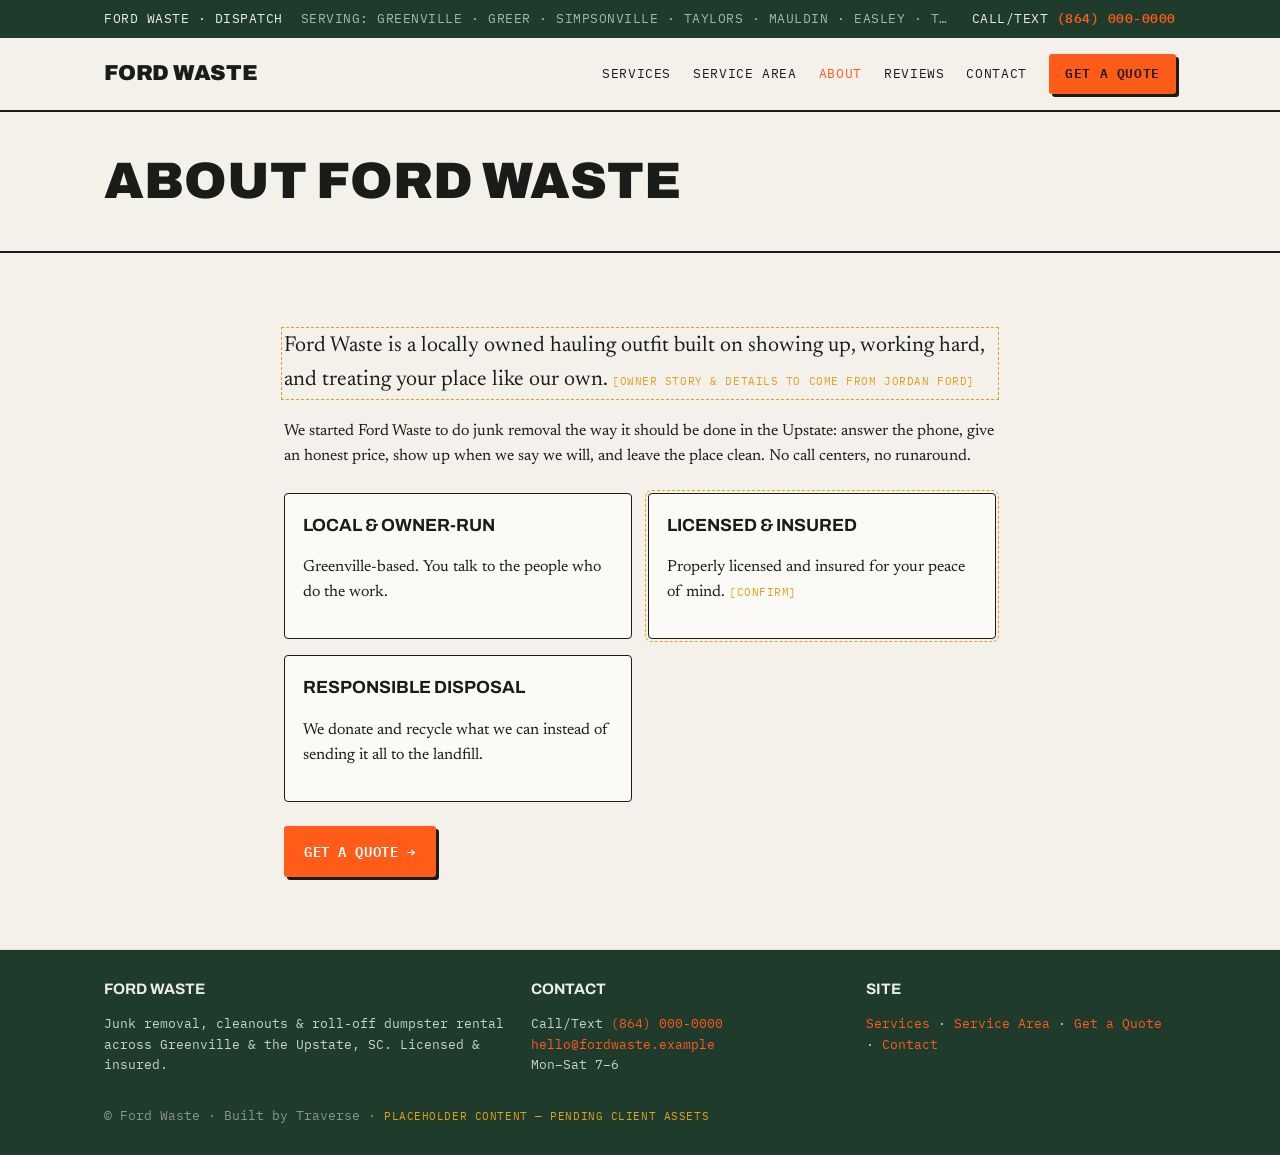
==== about.html @ 4d250082 "build(M2-M5): full Dispatch Yard site — Home, Services, Service Area, Quote, About, Reviews, Contact" ====
<!doctype html>
<html lang="en">
<head>
<meta charset="utf-8" /><meta name="viewport" content="width=device-width, initial-scale=1" />
<title>About — Ford Waste | Local Junk Removal in Greenville, SC</title>
<meta name="description" content="Ford Waste is a locally owned junk removal and dumpster rental company serving Greenville and the Upstate of South Carolina." />
<link rel="preconnect" href="https://fonts.googleapis.com"><link rel="preconnect" href="https://fonts.gstatic.com" crossorigin>
<link href="https://fonts.googleapis.com/css2?family=Archivo:wght@500;700;800;900&family=Newsreader:opsz,wght@6..72,400;6..72,500&family=IBM+Plex+Mono:wght@400;500;600&display=swap" rel="stylesheet">
<link rel="stylesheet" href="styles.css">
</head>
<body>
<div class="dispatch"><div class="wrap"><span>FORD WASTE · DISPATCH</span><span class="ticker">SERVING: GREENVILLE · GREER · SIMPSONVILLE · TAYLORS · MAULDIN · EASLEY · TRAVELERS REST</span><span>CALL/TEXT <a href="tel:+18640000000">(864) 000-0000</a></span></div></div>
<header class="site-head"><div class="wrap">
  <a href="index.html" class="brand">Ford Waste</a>
  <button class="nav-toggle" data-nav-toggle aria-expanded="false" aria-controls="nav">Menu</button>
  <nav class="nav" id="nav" aria-label="Primary">
    <a href="services.html">Services</a><a href="service-area.html">Service Area</a>
    <a href="about.html" aria-current="page">About</a><a href="reviews.html">Reviews</a><a href="contact.html">Contact</a>
    <a href="quote.html" class="btn btn-primary" style="padding:8px 14px">Get a Quote</a>
  </nav>
</div></header>

<main>
<div class="page-head"><div class="wrap"><h1>About Ford Waste</h1></div></div>

<section><div class="wrap" style="max-width:760px">
  <p class="lead ph">Ford Waste is a locally owned hauling outfit built on showing up, working hard, and treating your place like our own. <span class="ph-note">[owner story &amp; details to come from Jordan Ford]</span></p>
  <p style="margin-top:18px">We started Ford Waste to do junk removal the way it should be done in the Upstate: answer the phone, give an honest price, show up when we say we will, and leave the place clean. No call centers, no runaround.</p>
  <div class="grid-cards" style="margin-top:24px">
    <div class="card"><h3>Local &amp; owner-run</h3><p>Greenville-based. You talk to the people who do the work.</p></div>
    <div class="card ph"><h3>Licensed &amp; insured</h3><p>Properly licensed and insured for your peace of mind. <span class="ph-note">[confirm]</span></p></div>
    <div class="card"><h3>Responsible disposal</h3><p>We donate and recycle what we can instead of sending it all to the landfill.</p></div>
  </div>
  <p style="margin-top:24px"><a href="quote.html" class="btn btn-primary">Get a quote →</a></p>
</div></section>
</main>

<footer><div class="wrap"><div class="cols">
  <div><h4>Ford Waste</h4><p>Junk removal, cleanouts &amp; roll-off dumpster rental across Greenville &amp; the Upstate, SC. Licensed &amp; insured.</p></div>
  <div><h4>Contact</h4><p>Call/Text <a href="tel:+18640000000">(864) 000-0000</a><br><a href="mailto:hello@fordwaste.example">hello@fordwaste.example</a><br>Mon–Sat 7–6</p></div>
  <div><h4>Site</h4><p><a href="services.html">Services</a> · <a href="service-area.html">Service Area</a> · <a href="quote.html">Get a Quote</a> · <a href="contact.html">Contact</a></p></div>
</div><div style="margin-top:18px;color:#8a948c">© Ford Waste · Built by Traverse · <span class="ph-note">placeholder content — pending client assets</span></div></div></footer>
<script src="app.js"></script>
</body>
</html>
---- styles.css ----
/* Ford Waste — "Dispatch Yard" system. Tokens + rationale: see DESIGN.md.
   Placeholder copy/phone/photos throughout; brand assets pending from Jordan Ford. */
:root{
  --paper:#F4F1EA; --surface:#FBFAF6; --inset:#E7E2D6;
  --ink:#1A1C1A; --muted:#6B6A60; --green:#1F3B2C; --orange:#FF5B19;
  --success:#2E7D4F; --warning:#E0A11B; --error:#C2371F;
  --display:"Archivo",system-ui,sans-serif; --body:"Newsreader",Georgia,serif; --mono:"IBM Plex Mono",monospace;
  --maxw:1120px;
}
*{box-sizing:border-box}
html{scroll-behavior:smooth}
body{margin:0;background:var(--paper);color:var(--ink);font-family:var(--body);font-size:16px;line-height:1.55}
a{color:inherit}
img{max-width:100%;display:block}
.wrap{max-width:var(--maxw);margin:0 auto;padding:0 24px}
.mono{font-family:var(--mono)}
.label{font-family:var(--mono);font-size:.75rem;letter-spacing:.08em;text-transform:uppercase;color:var(--muted)}
.serif{font-family:var(--body)}
.lead{font-size:1.35rem;max-width:62ch}
.center{text-align:center}
.sr-only{position:absolute;width:1px;height:1px;padding:0;margin:-1px;overflow:hidden;clip:rect(0,0,0,0);border:0}

/* DISPATCH BAR (pinned) */
.dispatch{position:sticky;top:0;z-index:50;background:var(--green);color:#EDEDE6;font-family:var(--mono);font-size:.8rem;letter-spacing:.04em}
.dispatch .wrap{display:flex;gap:18px;align-items:center;justify-content:space-between;padding:9px 24px;flex-wrap:wrap}
.dispatch a{color:var(--orange);text-decoration:none;font-weight:600}
.ticker{color:#A9B5AC;overflow:hidden;white-space:nowrap;text-overflow:ellipsis;flex:1;min-width:0}

/* HEADER / NAV */
.site-head{border-bottom:2px solid var(--ink);background:var(--paper)}
.site-head .wrap{display:flex;align-items:center;justify-content:space-between;padding:16px 24px}
.brand{font-family:var(--display);font-weight:900;text-transform:uppercase;letter-spacing:-.01em;font-size:1.35rem;text-decoration:none}
.nav{display:flex;gap:22px;align-items:center}
.nav a{font-family:var(--mono);font-size:.8rem;letter-spacing:.05em;text-transform:uppercase;text-decoration:none;color:var(--ink)}
.nav a:hover,.nav a[aria-current="page"]{color:var(--orange)}
.nav-toggle{display:none;font-family:var(--mono);font-size:.8rem;text-transform:uppercase;background:none;border:1.5px solid var(--ink);border-radius:3px;padding:6px 10px;cursor:pointer}

/* BUTTONS */
.btn{display:inline-block;font-family:var(--mono);font-weight:600;font-size:.9rem;letter-spacing:.04em;text-transform:uppercase;border-radius:3px;padding:12px 18px;cursor:pointer;border:2px solid var(--ink);text-decoration:none;text-align:center}
.btn-primary{background:var(--orange);color:#fff;border-color:var(--orange);box-shadow:3px 3px 0 var(--ink)}
.btn-primary:hover{transform:translate(-1px,-1px);box-shadow:4px 4px 0 var(--ink)}
.btn-outline{background:transparent;color:var(--ink)}
.btn-ghost{background:transparent;border-color:transparent;color:var(--ink);text-decoration:underline}
.btn-block{display:block;width:100%}

/* HERO */
.hero{border-bottom:2px solid var(--ink)}
.hero .grid{display:grid;grid-template-columns:1.4fr 1fr;gap:40px;padding:56px 0 64px}
h1.statement{font-family:var(--display);font-weight:900;font-size:clamp(2.6rem,6vw,5rem);line-height:.94;letter-spacing:-.01em;text-transform:uppercase;margin:0}
.subhead{font-family:var(--mono);font-size:.9rem;letter-spacing:.06em;margin-top:18px;text-transform:uppercase}
.tags{display:flex;flex-wrap:wrap;gap:8px;margin-top:24px}
.tag{font-family:var(--mono);font-size:.72rem;letter-spacing:.05em;text-transform:uppercase;border:1px solid var(--ink);border-radius:9999px;padding:4px 11px}

/* WEIGH-TICKET QUOTE CARD */
.ticket{background:var(--surface);border:2px solid var(--ink);border-radius:4px;box-shadow:6px 6px 0 var(--ink)}
.ticket .head{background:var(--ink);color:var(--paper);font-family:var(--mono);font-size:.78rem;letter-spacing:.1em;text-transform:uppercase;padding:9px 14px;display:flex;justify-content:space-between}
.ticket .body{padding:16px 14px}
.drop{border:2px dashed var(--muted);border-radius:4px;background:var(--inset);text-align:center;padding:22px 10px;font-family:var(--mono);font-size:.8rem;letter-spacing:.04em}
.drop b{color:var(--orange)}
.field{margin-top:12px}
.field label{display:block;font-family:var(--mono);font-size:.7rem;text-transform:uppercase;letter-spacing:.07em;color:var(--muted);margin-bottom:4px}
.field input,.field textarea,.field select{width:100%;font-family:var(--mono);font-size:.9rem;padding:9px 10px;border:1.5px solid var(--ink);border-radius:3px;background:#fff;color:var(--ink)}

/* SECTIONS */
section{padding:56px 0;border-bottom:1px solid var(--inset)}
h2.sec{font-family:var(--display);font-weight:800;text-transform:uppercase;font-size:1.6rem;letter-spacing:-.01em;margin:0 0 6px}
.sec-sub{color:var(--muted);margin:0 0 28px}
.page-head{padding:44px 0;border-bottom:2px solid var(--ink)}
.page-head h1{font-family:var(--display);font-weight:900;text-transform:uppercase;font-size:clamp(2rem,5vw,3.2rem);line-height:1;margin:0}

/* CARDS / GRIDS */
.grid-cards{display:grid;grid-template-columns:repeat(auto-fit,minmax(240px,1fr));gap:16px}
.card{background:var(--surface);border:1.5px solid var(--ink);border-radius:4px;padding:18px}
.card h3{font-family:var(--display);text-transform:uppercase;font-size:1.1rem;margin:0 0 8px}
.card .label{margin-bottom:6px}

/* TOWN TAGS / AREA */
.towns{display:flex;flex-wrap:wrap;gap:8px}
.towns .tag{background:var(--surface)}

/* REVIEWS */
.quote-card{background:var(--surface);border-left:5px solid var(--orange);border-radius:3px;padding:16px 18px}
.quote-card p{margin:0 0 10px}
.quote-card .who{font-family:var(--mono);font-size:.78rem;text-transform:uppercase;letter-spacing:.05em;color:var(--muted)}

/* ALERTS */
.alert{font-family:var(--mono);font-size:.82rem;padding:9px 12px;border-radius:3px;border-left:5px solid;margin:8px 0}
.a-s{background:#E9F2EC;border-color:var(--success);color:#1c5436}
.a-w{background:#FBF2DC;border-color:var(--warning);color:#7a5a10}
.a-e{background:#F7E4DF;border-color:var(--error);color:#7d2516}

/* FOOTER */
footer{background:var(--green);color:#CBD3CC;font-family:var(--mono);font-size:.82rem;padding:28px 0}
footer a{color:var(--orange);text-decoration:none}
footer .cols{display:grid;grid-template-columns:1.3fr 1fr 1fr;gap:24px}
footer h4{font-family:var(--display);color:#EDEDE6;text-transform:uppercase;font-size:.95rem;margin:0 0 8px}

/* PLACEHOLDER FLAG */
.ph{outline:1px dashed var(--warning);outline-offset:2px}
.ph-note{font-family:var(--mono);font-size:.7rem;color:var(--warning);text-transform:uppercase;letter-spacing:.05em}

@media(max-width:820px){
  .hero .grid{grid-template-columns:1fr;gap:28px;padding:32px 0}
  footer .cols{grid-template-columns:1fr}
  .nav{display:none;position:absolute;left:0;right:0;top:100%;flex-direction:column;gap:0;background:var(--paper);border-bottom:2px solid var(--ink);padding:8px 24px 16px}
  .nav.open{display:flex}
  .site-head .wrap{position:relative}
  .nav-toggle{display:inline-block}
}
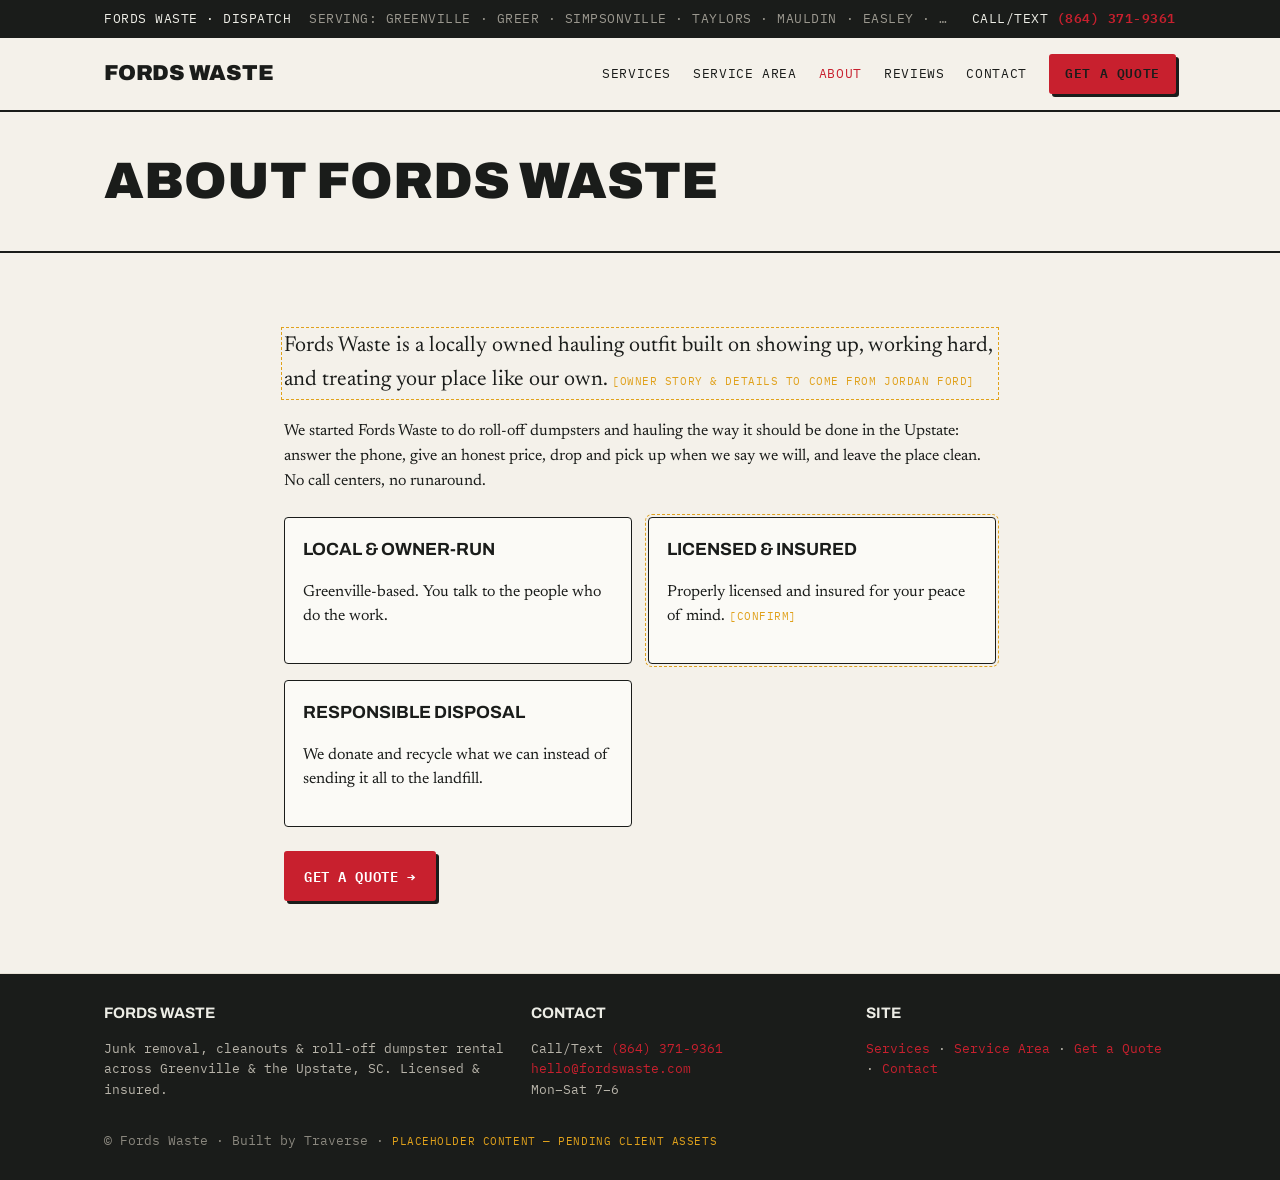
==== commit b4da1a57: "rebrand: real Fords Waste identity from IG @fordswaste_ - Name Ford Waste -> Fords Waste across all " ====
--- a/about.html
+++ b/about.html
@@ -2,16 +2,16 @@
 <html lang="en">
 <head>
 <meta charset="utf-8" /><meta name="viewport" content="width=device-width, initial-scale=1" />
-<title>About — Ford Waste | Local Junk Removal in Greenville, SC</title>
-<meta name="description" content="Ford Waste is a locally owned junk removal and dumpster rental company serving Greenville and the Upstate of South Carolina." />
+<title>About — Fords Waste | Local Junk Removal in Greenville, SC</title>
+<meta name="description" content="Fords Waste is a locally owned junk removal and dumpster rental company serving Greenville and the Upstate of South Carolina." />
 <link rel="preconnect" href="https://fonts.googleapis.com"><link rel="preconnect" href="https://fonts.gstatic.com" crossorigin>
 <link href="https://fonts.googleapis.com/css2?family=Archivo:wght@500;700;800;900&family=Newsreader:opsz,wght@6..72,400;6..72,500&family=IBM+Plex+Mono:wght@400;500;600&display=swap" rel="stylesheet">
 <link rel="stylesheet" href="styles.css">
 </head>
 <body>
-<div class="dispatch"><div class="wrap"><span>FORD WASTE · DISPATCH</span><span class="ticker">SERVING: GREENVILLE · GREER · SIMPSONVILLE · TAYLORS · MAULDIN · EASLEY · TRAVELERS REST</span><span>CALL/TEXT <a href="tel:+18640000000">(864) 000-0000</a></span></div></div>
+<div class="dispatch"><div class="wrap"><span>FORDS WASTE · DISPATCH</span><span class="ticker">SERVING: GREENVILLE · GREER · SIMPSONVILLE · TAYLORS · MAULDIN · EASLEY · TRAVELERS REST</span><span>CALL/TEXT <a href="tel:+18643719361">(864) 371-9361</a></span></div></div>
 <header class="site-head"><div class="wrap">
-  <a href="index.html" class="brand">Ford Waste</a>
+  <a href="index.html" class="brand">Fords Waste</a>
   <button class="nav-toggle" data-nav-toggle aria-expanded="false" aria-controls="nav">Menu</button>
   <nav class="nav" id="nav" aria-label="Primary">
     <a href="services.html">Services</a><a href="service-area.html">Service Area</a>
@@ -21,11 +21,11 @@
 </div></header>
 
 <main>
-<div class="page-head"><div class="wrap"><h1>About Ford Waste</h1></div></div>
+<div class="page-head"><div class="wrap"><h1>About Fords Waste</h1></div></div>
 
 <section><div class="wrap" style="max-width:760px">
-  <p class="lead ph">Ford Waste is a locally owned hauling outfit built on showing up, working hard, and treating your place like our own. <span class="ph-note">[owner story &amp; details to come from Jordan Ford]</span></p>
-  <p style="margin-top:18px">We started Ford Waste to do junk removal the way it should be done in the Upstate: answer the phone, give an honest price, show up when we say we will, and leave the place clean. No call centers, no runaround.</p>
+  <p class="lead ph">Fords Waste is a locally owned hauling outfit built on showing up, working hard, and treating your place like our own. <span class="ph-note">[owner story &amp; details to come from Jordan Ford]</span></p>
+  <p style="margin-top:18px">We started Fords Waste to do roll-off dumpsters and hauling the way it should be done in the Upstate: answer the phone, give an honest price, drop and pick up when we say we will, and leave the place clean. No call centers, no runaround.</p>
   <div class="grid-cards" style="margin-top:24px">
     <div class="card"><h3>Local &amp; owner-run</h3><p>Greenville-based. You talk to the people who do the work.</p></div>
     <div class="card ph"><h3>Licensed &amp; insured</h3><p>Properly licensed and insured for your peace of mind. <span class="ph-note">[confirm]</span></p></div>
@@ -36,10 +36,10 @@
 </main>
 
 <footer><div class="wrap"><div class="cols">
-  <div><h4>Ford Waste</h4><p>Junk removal, cleanouts &amp; roll-off dumpster rental across Greenville &amp; the Upstate, SC. Licensed &amp; insured.</p></div>
-  <div><h4>Contact</h4><p>Call/Text <a href="tel:+18640000000">(864) 000-0000</a><br><a href="mailto:hello@fordwaste.example">hello@fordwaste.example</a><br>Mon–Sat 7–6</p></div>
+  <div><h4>Fords Waste</h4><p>Junk removal, cleanouts &amp; roll-off dumpster rental across Greenville &amp; the Upstate, SC. Licensed &amp; insured.</p></div>
+  <div><h4>Contact</h4><p>Call/Text <a href="tel:+18643719361">(864) 371-9361</a><br><a href="mailto:hello@fordswaste.com">hello@fordswaste.com</a><br>Mon–Sat 7–6</p></div>
   <div><h4>Site</h4><p><a href="services.html">Services</a> · <a href="service-area.html">Service Area</a> · <a href="quote.html">Get a Quote</a> · <a href="contact.html">Contact</a></p></div>
-</div><div style="margin-top:18px;color:#8a948c">© Ford Waste · Built by Traverse · <span class="ph-note">placeholder content — pending client assets</span></div></div></footer>
+</div><div style="margin-top:18px;color:#8a877e">© Fords Waste · Built by Traverse · <span class="ph-note">placeholder content — pending client assets</span></div></div></footer>
 <script src="app.js"></script>
 </body>
 </html>
--- a/styles.css
+++ b/styles.css
@@ -1,9 +1,10 @@
-/* Ford Waste — "Dispatch Yard" system. Tokens + rationale: see DESIGN.md.
-   Placeholder copy/phone/photos throughout; brand assets pending from Jordan Ford. */
+/* Fords Waste — "Dispatch Yard" system. Tokens + rationale: see DESIGN.md.
+   Brand = red + black + white (from the @fordswaste_ logo: black FORDS / red WASTE banner).
+   Some copy/photos still placeholder pending Jordan; phone + brand are real. */
 :root{
   --paper:#F4F1EA; --surface:#FBFAF6; --inset:#E7E2D6;
-  --ink:#1A1C1A; --muted:#6B6A60; --green:#1F3B2C; --orange:#FF5B19;
-  --success:#2E7D4F; --warning:#E0A11B; --error:#C2371F;
+  --ink:#1A1C1A; --muted:#6B6A60; --red:#C8202E;
+  --success:#2E7D4F; --warning:#E0A11B; --error:#8C1D13;
   --display:"Archivo",system-ui,sans-serif; --body:"Newsreader",Georgia,serif; --mono:"IBM Plex Mono",monospace;
   --maxw:1120px;
 }
@@ -21,10 +22,10 @@
 .sr-only{position:absolute;width:1px;height:1px;padding:0;margin:-1px;overflow:hidden;clip:rect(0,0,0,0);border:0}
 
 /* DISPATCH BAR (pinned) */
-.dispatch{position:sticky;top:0;z-index:50;background:var(--green);color:#EDEDE6;font-family:var(--mono);font-size:.8rem;letter-spacing:.04em}
+.dispatch{position:sticky;top:0;z-index:50;background:var(--ink);color:#EDEDE6;font-family:var(--mono);font-size:.8rem;letter-spacing:.04em}
 .dispatch .wrap{display:flex;gap:18px;align-items:center;justify-content:space-between;padding:9px 24px;flex-wrap:wrap}
-.dispatch a{color:var(--orange);text-decoration:none;font-weight:600}
-.ticker{color:#A9B5AC;overflow:hidden;white-space:nowrap;text-overflow:ellipsis;flex:1;min-width:0}
+.dispatch a{color:var(--red);text-decoration:none;font-weight:600}
+.ticker{color:#9B988F;overflow:hidden;white-space:nowrap;text-overflow:ellipsis;flex:1;min-width:0}
 
 /* HEADER / NAV */
 .site-head{border-bottom:2px solid var(--ink);background:var(--paper)}
@@ -32,12 +33,12 @@
 .brand{font-family:var(--display);font-weight:900;text-transform:uppercase;letter-spacing:-.01em;font-size:1.35rem;text-decoration:none}
 .nav{display:flex;gap:22px;align-items:center}
 .nav a{font-family:var(--mono);font-size:.8rem;letter-spacing:.05em;text-transform:uppercase;text-decoration:none;color:var(--ink)}
-.nav a:hover,.nav a[aria-current="page"]{color:var(--orange)}
+.nav a:hover,.nav a[aria-current="page"]{color:var(--red)}
 .nav-toggle{display:none;font-family:var(--mono);font-size:.8rem;text-transform:uppercase;background:none;border:1.5px solid var(--ink);border-radius:3px;padding:6px 10px;cursor:pointer}
 
 /* BUTTONS */
 .btn{display:inline-block;font-family:var(--mono);font-weight:600;font-size:.9rem;letter-spacing:.04em;text-transform:uppercase;border-radius:3px;padding:12px 18px;cursor:pointer;border:2px solid var(--ink);text-decoration:none;text-align:center}
-.btn-primary{background:var(--orange);color:#fff;border-color:var(--orange);box-shadow:3px 3px 0 var(--ink)}
+.btn-primary{background:var(--red);color:#fff;border-color:var(--red);box-shadow:3px 3px 0 var(--ink)}
 .btn-primary:hover{transform:translate(-1px,-1px);box-shadow:4px 4px 0 var(--ink)}
 .btn-outline{background:transparent;color:var(--ink)}
 .btn-ghost{background:transparent;border-color:transparent;color:var(--ink);text-decoration:underline}
@@ -56,7 +57,7 @@
 .ticket .head{background:var(--ink);color:var(--paper);font-family:var(--mono);font-size:.78rem;letter-spacing:.1em;text-transform:uppercase;padding:9px 14px;display:flex;justify-content:space-between}
 .ticket .body{padding:16px 14px}
 .drop{border:2px dashed var(--muted);border-radius:4px;background:var(--inset);text-align:center;padding:22px 10px;font-family:var(--mono);font-size:.8rem;letter-spacing:.04em}
-.drop b{color:var(--orange)}
+.drop b{color:var(--red)}
 .field{margin-top:12px}
 .field label{display:block;font-family:var(--mono);font-size:.7rem;text-transform:uppercase;letter-spacing:.07em;color:var(--muted);margin-bottom:4px}
 .field input,.field textarea,.field select{width:100%;font-family:var(--mono);font-size:.9rem;padding:9px 10px;border:1.5px solid var(--ink);border-radius:3px;background:#fff;color:var(--ink)}
@@ -79,7 +80,7 @@
 .towns .tag{background:var(--surface)}
 
 /* REVIEWS */
-.quote-card{background:var(--surface);border-left:5px solid var(--orange);border-radius:3px;padding:16px 18px}
+.quote-card{background:var(--surface);border-left:5px solid var(--red);border-radius:3px;padding:16px 18px}
 .quote-card p{margin:0 0 10px}
 .quote-card .who{font-family:var(--mono);font-size:.78rem;text-transform:uppercase;letter-spacing:.05em;color:var(--muted)}
 
@@ -90,8 +91,8 @@
 .a-e{background:#F7E4DF;border-color:var(--error);color:#7d2516}
 
 /* FOOTER */
-footer{background:var(--green);color:#CBD3CC;font-family:var(--mono);font-size:.82rem;padding:28px 0}
-footer a{color:var(--orange);text-decoration:none}
+footer{background:var(--ink);color:#B8B4AA;font-family:var(--mono);font-size:.82rem;padding:28px 0}
+footer a{color:var(--red);text-decoration:none}
 footer .cols{display:grid;grid-template-columns:1.3fr 1fr 1fr;gap:24px}
 footer h4{font-family:var(--display);color:#EDEDE6;text-transform:uppercase;font-size:.95rem;margin:0 0 8px}
 
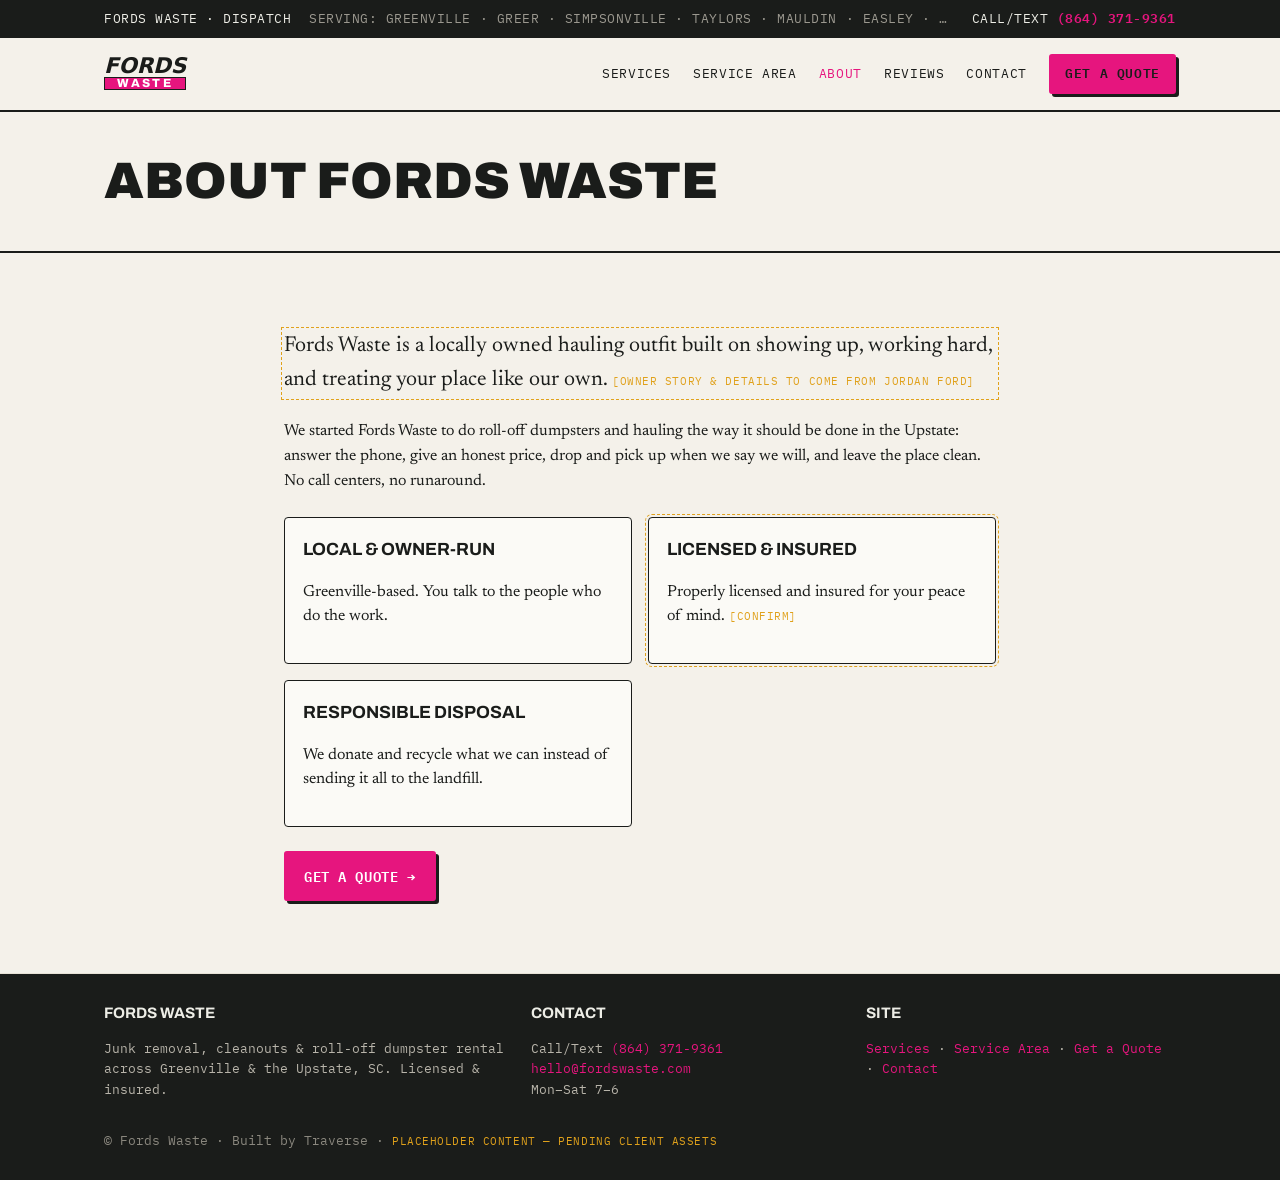
==== commit 097bf31a: "style: brand is hot pink (#E6157E), not red + CSS logo lockup - Accent corrected red -> hot magenta " ====
--- a/about.html
+++ b/about.html
@@ -11,7 +11,7 @@
 <body>
 <div class="dispatch"><div class="wrap"><span>FORDS WASTE · DISPATCH</span><span class="ticker">SERVING: GREENVILLE · GREER · SIMPSONVILLE · TAYLORS · MAULDIN · EASLEY · TRAVELERS REST</span><span>CALL/TEXT <a href="tel:+18643719361">(864) 371-9361</a></span></div></div>
 <header class="site-head"><div class="wrap">
-  <a href="index.html" class="brand">Fords Waste</a>
+  <a href="index.html" class="brand" aria-label="Fords Waste — home"><span class="lf">FORDS</span><span class="lw">WASTE</span></a>
   <button class="nav-toggle" data-nav-toggle aria-expanded="false" aria-controls="nav">Menu</button>
   <nav class="nav" id="nav" aria-label="Primary">
     <a href="services.html">Services</a><a href="service-area.html">Service Area</a>
--- a/styles.css
+++ b/styles.css
@@ -1,9 +1,9 @@
 /* Fords Waste — "Dispatch Yard" system. Tokens + rationale: see DESIGN.md.
-   Brand = red + black + white (from the @fordswaste_ logo: black FORDS / red WASTE banner).
+   Brand = hot pink + black + white (from the @fordswaste_ logo: black FORDS / pink WASTE banner).
    Some copy/photos still placeholder pending Jordan; phone + brand are real. */
 :root{
   --paper:#F4F1EA; --surface:#FBFAF6; --inset:#E7E2D6;
-  --ink:#1A1C1A; --muted:#6B6A60; --red:#C8202E;
+  --ink:#1A1C1A; --muted:#6B6A60; --pink:#E6157E;
   --success:#2E7D4F; --warning:#E0A11B; --error:#8C1D13;
   --display:"Archivo",system-ui,sans-serif; --body:"Newsreader",Georgia,serif; --mono:"IBM Plex Mono",monospace;
   --maxw:1120px;
@@ -24,21 +24,25 @@
 /* DISPATCH BAR (pinned) */
 .dispatch{position:sticky;top:0;z-index:50;background:var(--ink);color:#EDEDE6;font-family:var(--mono);font-size:.8rem;letter-spacing:.04em}
 .dispatch .wrap{display:flex;gap:18px;align-items:center;justify-content:space-between;padding:9px 24px;flex-wrap:wrap}
-.dispatch a{color:var(--red);text-decoration:none;font-weight:600}
+.dispatch a{color:var(--pink);text-decoration:none;font-weight:600}
 .ticker{color:#9B988F;overflow:hidden;white-space:nowrap;text-overflow:ellipsis;flex:1;min-width:0}
 
 /* HEADER / NAV */
 .site-head{border-bottom:2px solid var(--ink);background:var(--paper)}
 .site-head .wrap{display:flex;align-items:center;justify-content:space-between;padding:16px 24px}
-.brand{font-family:var(--display);font-weight:900;text-transform:uppercase;letter-spacing:-.01em;font-size:1.35rem;text-decoration:none}
+/* Logo lockup — recreates the @fordswaste_ mark: black FORDS over a pink WASTE banner.
+   Swap for the client's real vector logo when supplied. */
+.brand{display:inline-flex;flex-direction:column;align-items:stretch;line-height:.82;text-decoration:none;font-family:var(--display)}
+.brand .lf{font-weight:900;font-style:italic;font-size:1.35rem;letter-spacing:-.01em;color:var(--ink);text-align:center}
+.brand .lw{background:var(--pink);color:#fff;font-weight:800;font-size:.74rem;letter-spacing:.2em;text-align:center;padding:1px 7px;margin-top:2px;border:1.5px solid var(--ink)}
 .nav{display:flex;gap:22px;align-items:center}
 .nav a{font-family:var(--mono);font-size:.8rem;letter-spacing:.05em;text-transform:uppercase;text-decoration:none;color:var(--ink)}
-.nav a:hover,.nav a[aria-current="page"]{color:var(--red)}
+.nav a:hover,.nav a[aria-current="page"]{color:var(--pink)}
 .nav-toggle{display:none;font-family:var(--mono);font-size:.8rem;text-transform:uppercase;background:none;border:1.5px solid var(--ink);border-radius:3px;padding:6px 10px;cursor:pointer}
 
 /* BUTTONS */
 .btn{display:inline-block;font-family:var(--mono);font-weight:600;font-size:.9rem;letter-spacing:.04em;text-transform:uppercase;border-radius:3px;padding:12px 18px;cursor:pointer;border:2px solid var(--ink);text-decoration:none;text-align:center}
-.btn-primary{background:var(--red);color:#fff;border-color:var(--red);box-shadow:3px 3px 0 var(--ink)}
+.btn-primary{background:var(--pink);color:#fff;border-color:var(--pink);box-shadow:3px 3px 0 var(--ink)}
 .btn-primary:hover{transform:translate(-1px,-1px);box-shadow:4px 4px 0 var(--ink)}
 .btn-outline{background:transparent;color:var(--ink)}
 .btn-ghost{background:transparent;border-color:transparent;color:var(--ink);text-decoration:underline}
@@ -57,7 +61,7 @@
 .ticket .head{background:var(--ink);color:var(--paper);font-family:var(--mono);font-size:.78rem;letter-spacing:.1em;text-transform:uppercase;padding:9px 14px;display:flex;justify-content:space-between}
 .ticket .body{padding:16px 14px}
 .drop{border:2px dashed var(--muted);border-radius:4px;background:var(--inset);text-align:center;padding:22px 10px;font-family:var(--mono);font-size:.8rem;letter-spacing:.04em}
-.drop b{color:var(--red)}
+.drop b{color:var(--pink)}
 .field{margin-top:12px}
 .field label{display:block;font-family:var(--mono);font-size:.7rem;text-transform:uppercase;letter-spacing:.07em;color:var(--muted);margin-bottom:4px}
 .field input,.field textarea,.field select{width:100%;font-family:var(--mono);font-size:.9rem;padding:9px 10px;border:1.5px solid var(--ink);border-radius:3px;background:#fff;color:var(--ink)}
@@ -80,7 +84,7 @@
 .towns .tag{background:var(--surface)}
 
 /* REVIEWS */
-.quote-card{background:var(--surface);border-left:5px solid var(--red);border-radius:3px;padding:16px 18px}
+.quote-card{background:var(--surface);border-left:5px solid var(--pink);border-radius:3px;padding:16px 18px}
 .quote-card p{margin:0 0 10px}
 .quote-card .who{font-family:var(--mono);font-size:.78rem;text-transform:uppercase;letter-spacing:.05em;color:var(--muted)}
 
@@ -92,7 +96,7 @@
 
 /* FOOTER */
 footer{background:var(--ink);color:#B8B4AA;font-family:var(--mono);font-size:.82rem;padding:28px 0}
-footer a{color:var(--red);text-decoration:none}
+footer a{color:var(--pink);text-decoration:none}
 footer .cols{display:grid;grid-template-columns:1.3fr 1fr 1fr;gap:24px}
 footer h4{font-family:var(--display);color:#EDEDE6;text-transform:uppercase;font-size:.95rem;margin:0 0 8px}
 
